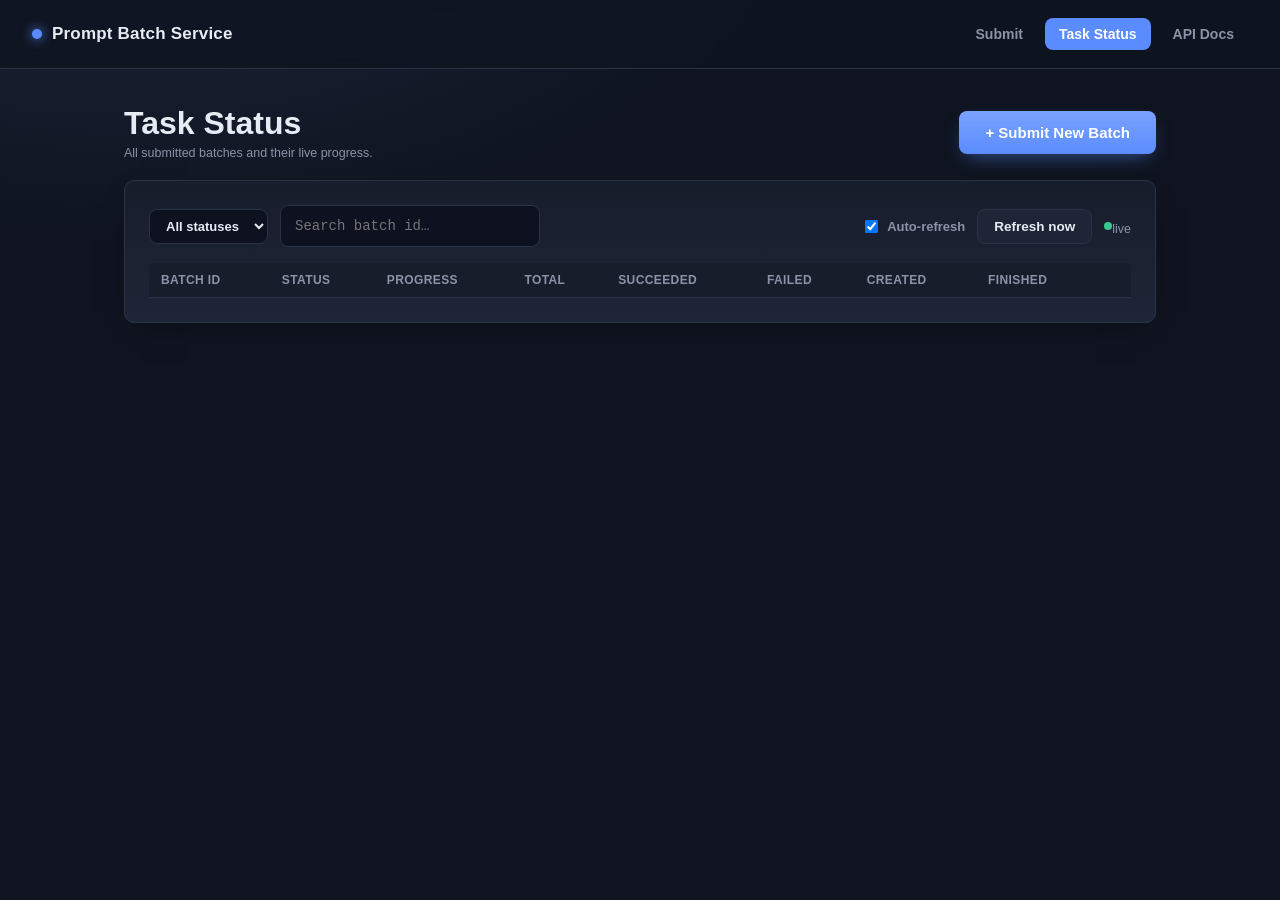
==== src/main/resources/assets/status.html @ bd83b119 "Initial commit: prompt batch service Co-authored-by: Cursor <cursoragent@cursor.com>" ====
<!DOCTYPE html>
<html lang="en">
<head>
<meta charset="UTF-8" />
<meta name="viewport" content="width=device-width, initial-scale=1.0" />
<title>Task Status · Prompt Batch Service</title>
<link rel="stylesheet" href="style.css" />
</head>
<body>
  <div class="topbar">
    <div class="brand"><span class="dot"></span> Prompt Batch Service</div>
    <nav>
      <a href="index.html">Submit</a>
      <a href="status.html" class="active">Task Status</a>
      <a href="/swagger" target="_blank" rel="noopener">API Docs</a>
    </nav>
  </div>

  <main>
    <div class="row between" style="margin-bottom:20px;">
      <div>
        <h1 style="margin:0 0 4px;">Task Status</h1>
        <p class="hint" style="margin:0;">All submitted batches and their live progress.</p>
      </div>
      <a href="index.html"><button class="primary" type="button">+ Submit New Batch</button></a>
    </div>

    <div class="card">
      <div class="toolbar">
        <select id="filter-status">
          <option value="ALL">All statuses</option>
          <option value="QUEUED">Queued</option>
          <option value="PROCESSING">Processing</option>
          <option value="COMPLETED">Completed</option>
          <option value="FAILED">Failed</option>
        </select>
        <input type="text" id="filter-search" placeholder="Search batch id…" style="max-width:260px;" />
        <span class="spacer"></span>
        <label style="display:flex;align-items:center;gap:6px;margin:0;font-weight:600;color:var(--muted);">
          <input type="checkbox" id="auto-refresh" checked /> Auto-refresh
        </label>
        <button class="secondary" id="refresh-btn" type="button">Refresh now</button>
        <span id="live-indicator" class="hint"><span class="pulse"></span> live</span>
      </div>

      <div id="table-wrap">
        <table>
          <thead>
            <tr>
              <th>Batch ID</th>
              <th>Status</th>
              <th>Progress</th>
              <th>Total</th>
              <th>Succeeded</th>
              <th>Failed</th>
              <th>Created</th>
              <th>Finished</th>
              <th></th>
            </tr>
          </thead>
          <tbody id="table-body"></tbody>
        </table>
        <div class="empty-state" id="empty-state" style="display:none;">
          <div class="big">&#128237;</div>
          <div>No batches yet.</div>
          <div class="hint" style="margin-top:6px;">
            <a href="index.html" class="link">Submit your first batch &rarr;</a>
          </div>
        </div>
      </div>
    </div>

    <div class="footer-note" id="summary-note"></div>
  </main>

  <script src="app.js"></script>
  <script src="status.js"></script>
</body>
</html>
---- src/main/resources/assets/style.css ----
:root {
  --bg: #0f1420;
  --panel: #171d2b;
  --panel-2: #1e2536;
  --border: #2a3245;
  --text: #e7ebf3;
  --muted: #8b93a7;
  --accent: #5b8cff;
  --accent-2: #7aa2ff;
  --success: #35c98f;
  --danger: #ff6b6b;
  --warn: #ffb454;
  --radius: 10px;
}

* {
  box-sizing: border-box;
}

body {
  margin: 0;
  font-family: -apple-system, BlinkMacSystemFont, "Segoe UI", Roboto, Helvetica, Arial, sans-serif;
  background: radial-gradient(1200px 600px at 10% -10%, #1b2438 0%, var(--bg) 55%);
  color: var(--text);
  min-height: 100vh;
}

.topbar {
  display: flex;
  align-items: center;
  justify-content: space-between;
  padding: 18px 32px;
  border-bottom: 1px solid var(--border);
  background: rgba(15, 20, 32, 0.85);
  backdrop-filter: blur(6px);
  position: sticky;
  top: 0;
  z-index: 10;
}

.brand {
  display: flex;
  align-items: center;
  gap: 10px;
  font-weight: 700;
  font-size: 17px;
  letter-spacing: 0.2px;
}

.brand .dot {
  width: 10px;
  height: 10px;
  border-radius: 50%;
  background: var(--accent);
  box-shadow: 0 0 12px var(--accent);
}

nav {
  display: flex;
  gap: 8px;
}

nav a {
  color: var(--muted);
  text-decoration: none;
  padding: 8px 14px;
  border-radius: 8px;
  font-size: 14px;
  font-weight: 600;
  transition: all 0.15s ease;
}

nav a:hover {
  color: var(--text);
  background: var(--panel-2);
}

nav a.active {
  color: #fff;
  background: var(--accent);
}

main {
  max-width: 1080px;
  margin: 0 auto;
  padding: 36px 24px 80px;
}

.hero {
  text-align: center;
  margin-bottom: 28px;
}

.hero h1 {
  font-size: 30px;
  margin: 0 0 8px;
}

.hero p {
  color: var(--muted);
  margin: 0;
  font-size: 15px;
}

.card {
  background: linear-gradient(180deg, var(--panel), var(--panel-2));
  border: 1px solid var(--border);
  border-radius: var(--radius);
  padding: 24px;
  box-shadow: 0 10px 30px -15px rgba(0, 0, 0, 0.6);
}

.card + .card {
  margin-top: 20px;
}

.tabs {
  display: flex;
  gap: 6px;
  margin-bottom: 18px;
  background: var(--panel);
  border: 1px solid var(--border);
  border-radius: 10px;
  padding: 4px;
  width: fit-content;
}

.tab-btn {
  border: none;
  background: transparent;
  color: var(--muted);
  padding: 8px 16px;
  border-radius: 8px;
  cursor: pointer;
  font-weight: 600;
  font-size: 13.5px;
}

.tab-btn.active {
  background: var(--accent);
  color: #fff;
}

label {
  display: block;
  font-size: 13px;
  font-weight: 600;
  color: var(--muted);
  margin-bottom: 8px;
}

textarea, input[type="text"] {
  width: 100%;
  background: #0d1120;
  border: 1px solid var(--border);
  color: var(--text);
  border-radius: 8px;
  padding: 12px 14px;
  font-size: 14px;
  font-family: "SFMono-Regular", Consolas, "Liberation Mono", Menlo, monospace;
  resize: vertical;
  outline: none;
  transition: border-color 0.15s ease;
}

textarea {
  min-height: 220px;
  line-height: 1.5;
}

textarea:focus, input[type="text"]:focus {
  border-color: var(--accent);
}

.hint {
  color: var(--muted);
  font-size: 12.5px;
  margin-top: 6px;
}

.row {
  display: flex;
  gap: 14px;
  align-items: center;
  flex-wrap: wrap;
}

.row.between {
  justify-content: space-between;
}

.spacer {
  flex: 1;
}

button.primary {
  background: linear-gradient(180deg, var(--accent-2), var(--accent));
  color: #fff;
  border: none;
  border-radius: 8px;
  padding: 13px 26px;
  font-size: 15px;
  font-weight: 700;
  cursor: pointer;
  box-shadow: 0 8px 20px -8px rgba(91, 140, 255, 0.6);
  transition: transform 0.1s ease, box-shadow 0.1s ease;
}

button.primary:hover {
  transform: translateY(-1px);
  box-shadow: 0 10px 24px -8px rgba(91, 140, 255, 0.75);
}

button.primary:disabled {
  opacity: 0.55;
  cursor: not-allowed;
  transform: none;
}

button.secondary {
  background: var(--panel-2);
  color: var(--text);
  border: 1px solid var(--border);
  border-radius: 8px;
  padding: 9px 16px;
  font-size: 13.5px;
  font-weight: 600;
  cursor: pointer;
}

button.secondary:hover {
  border-color: var(--accent);
}

button.icon-btn {
  background: transparent;
  border: 1px solid var(--border);
  color: var(--muted);
  border-radius: 6px;
  padding: 6px 10px;
  font-size: 12.5px;
  cursor: pointer;
}

button.icon-btn:hover {
  color: var(--text);
  border-color: var(--accent);
}

.file-drop {
  border: 1.5px dashed var(--border);
  border-radius: 8px;
  padding: 24px;
  text-align: center;
  color: var(--muted);
  cursor: pointer;
  transition: border-color 0.15s ease, background 0.15s ease;
}

.file-drop:hover, .file-drop.drag {
  border-color: var(--accent);
  background: rgba(91, 140, 255, 0.06);
}

.file-drop input {
  display: none;
}

.banner {
  border-radius: 8px;
  padding: 14px 16px;
  font-size: 14px;
  margin-top: 16px;
  display: none;
  border: 1px solid transparent;
}

.banner.show {
  display: block;
}

.banner.success {
  background: rgba(53, 201, 143, 0.12);
  border-color: rgba(53, 201, 143, 0.4);
  color: var(--success);
}

.banner.error {
  background: rgba(255, 107, 107, 0.12);
  border-color: rgba(255, 107, 107, 0.4);
  color: var(--danger);
}

.banner code {
  background: rgba(255, 255, 255, 0.08);
  padding: 2px 6px;
  border-radius: 4px;
}

.result-panel {
  margin-top: 18px;
}

.result-head {
  display: flex;
  align-items: center;
  justify-content: space-between;
  margin-bottom: 10px;
}

.badge {
  display: inline-flex;
  align-items: center;
  gap: 6px;
  padding: 4px 10px;
  border-radius: 20px;
  font-size: 12px;
  font-weight: 700;
  letter-spacing: 0.3px;
}

.badge::before {
  content: "";
  width: 6px;
  height: 6px;
  border-radius: 50%;
  background: currentColor;
}

.badge.QUEUED { background: rgba(255, 180, 84, 0.15); color: var(--warn); }
.badge.PROCESSING { background: rgba(91, 140, 255, 0.15); color: var(--accent-2); }
.badge.COMPLETED { background: rgba(53, 201, 143, 0.15); color: var(--success); }
.badge.FAILED { background: rgba(255, 107, 107, 0.15); color: var(--danger); }

.progress-bar {
  height: 10px;
  border-radius: 6px;
  background: #0d1120;
  border: 1px solid var(--border);
  overflow: hidden;
  margin-top: 10px;
}

.progress-fill {
  height: 100%;
  background: linear-gradient(90deg, var(--accent), var(--success));
  border-radius: 6px;
  transition: width 0.3s ease;
}

.stat-grid {
  display: grid;
  grid-template-columns: repeat(4, 1fr);
  gap: 12px;
  margin-top: 14px;
}

.stat {
  background: #0d1120;
  border: 1px solid var(--border);
  border-radius: 8px;
  padding: 12px 14px;
}

.stat .num {
  font-size: 20px;
  font-weight: 700;
}

.stat .lbl {
  font-size: 11.5px;
  color: var(--muted);
  text-transform: uppercase;
  letter-spacing: 0.4px;
  margin-top: 2px;
}

table {
  width: 100%;
  border-collapse: collapse;
  font-size: 13.5px;
}

thead th {
  text-align: left;
  color: var(--muted);
  font-weight: 600;
  font-size: 12px;
  text-transform: uppercase;
  letter-spacing: 0.4px;
  padding: 10px 12px;
  border-bottom: 1px solid var(--border);
  position: sticky;
  top: 65px;
  background: var(--panel);
}

tbody td {
  padding: 12px;
  border-bottom: 1px solid var(--border);
  vertical-align: middle;
}

tbody tr:hover {
  background: rgba(255, 255, 255, 0.02);
}

.mono {
  font-family: "SFMono-Regular", Consolas, "Liberation Mono", Menlo, monospace;
  font-size: 12.5px;
  color: var(--muted);
}

.mini-bar {
  width: 100px;
  height: 6px;
  background: #0d1120;
  border-radius: 4px;
  overflow: hidden;
  display: inline-block;
  vertical-align: middle;
  margin-right: 8px;
}

.mini-bar .fill {
  height: 100%;
  background: linear-gradient(90deg, var(--accent), var(--success));
}

.empty-state {
  text-align: center;
  padding: 60px 20px;
  color: var(--muted);
}

.empty-state .big {
  font-size: 36px;
  margin-bottom: 10px;
}

.toolbar {
  display: flex;
  align-items: center;
  gap: 12px;
  margin-bottom: 16px;
  flex-wrap: wrap;
}

select {
  background: #0d1120;
  color: var(--text);
  border: 1px solid var(--border);
  border-radius: 8px;
  padding: 8px 12px;
  font-size: 13px;
  font-weight: 600;
}

.pulse {
  width: 8px;
  height: 8px;
  border-radius: 50%;
  background: var(--success);
  display: inline-block;
  box-shadow: 0 0 0 0 rgba(53, 201, 143, 0.6);
  animation: pulse 1.6s infinite;
}

@keyframes pulse {
  0% { box-shadow: 0 0 0 0 rgba(53, 201, 143, 0.55); }
  70% { box-shadow: 0 0 0 8px rgba(53, 201, 143, 0); }
  100% { box-shadow: 0 0 0 0 rgba(53, 201, 143, 0); }
}

.footer-note {
  text-align: center;
  color: var(--muted);
  font-size: 12.5px;
  margin-top: 30px;
}

a.link {
  color: var(--accent-2);
  text-decoration: none;
  font-weight: 600;
}

a.link:hover {
  text-decoration: underline;
}

.copy-id {
  cursor: pointer;
}
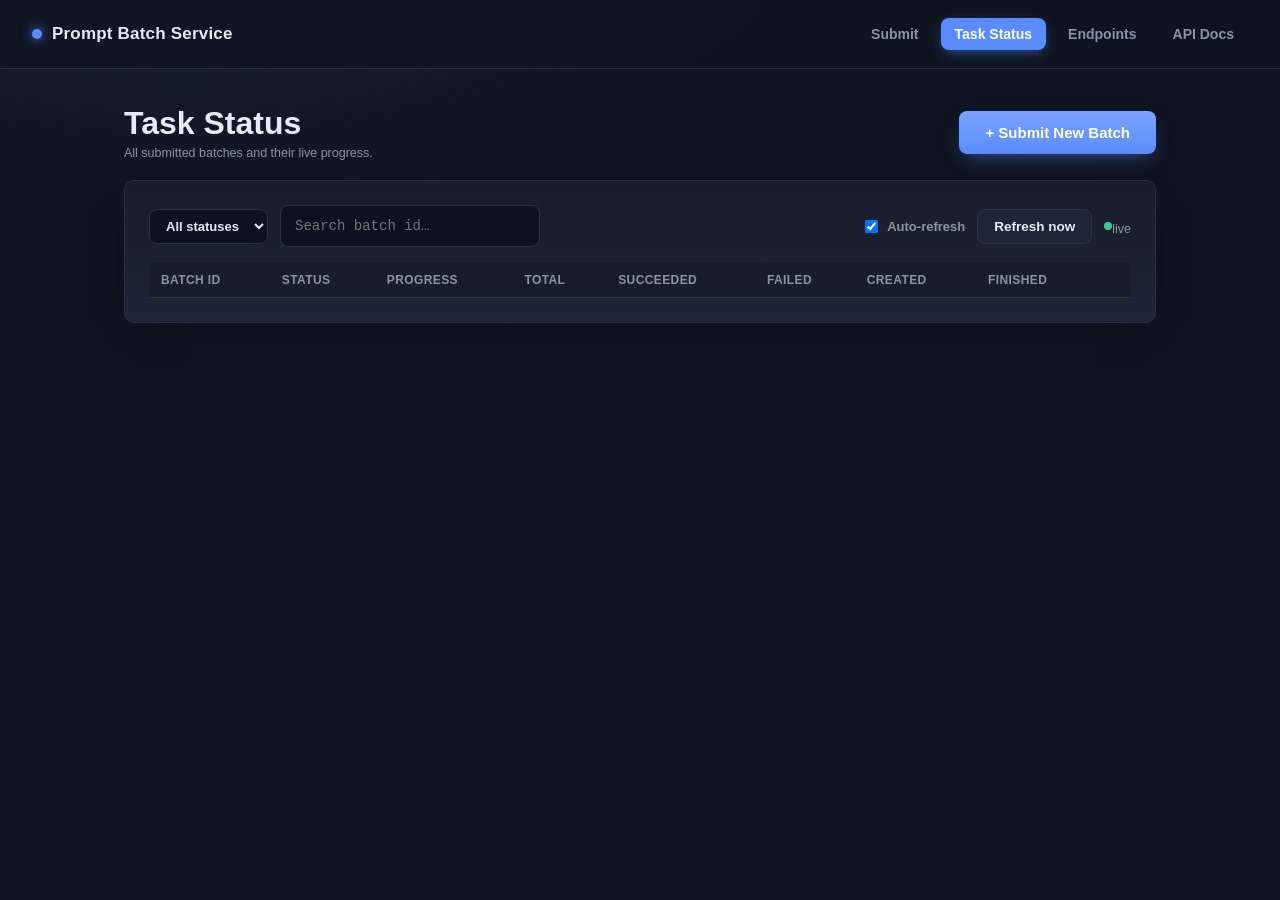
==== commit d3e2ecce: "Add consolidated /ui/endpoints.html page and docs/API_ENDPOINTS.md reference Co-authored-by: Cursor " ====
--- a/src/main/resources/assets/status.html
+++ b/src/main/resources/assets/status.html
@@ -12,6 +12,7 @@
     <nav>
       <a href="index.html">Submit</a>
       <a href="status.html" class="active">Task Status</a>
+      <a href="endpoints.html">Endpoints</a>
       <a href="/swagger" target="_blank" rel="noopener">API Docs</a>
     </nav>
   </div>
--- a/src/main/resources/assets/style.css
+++ b/src/main/resources/assets/style.css
@@ -17,12 +17,58 @@
   box-sizing: border-box;
 }
 
+@keyframes bgDrift {
+  0%, 100% { background-position: 0% 0%; }
+  50% { background-position: 15% 10%; }
+}
+
+@keyframes fadeInUp {
+  from { opacity: 0; transform: translateY(14px); }
+  to { opacity: 1; transform: translateY(0); }
+}
+
+@keyframes fadeIn {
+  from { opacity: 0; }
+  to { opacity: 1; }
+}
+
+@keyframes popIn {
+  from { opacity: 0; transform: scale(0.96); }
+  to { opacity: 1; transform: scale(1); }
+}
+
+@keyframes shimmer {
+  0% { background-position: -200px 0; }
+  100% { background-position: calc(200px + 100%) 0; }
+}
+
+@keyframes spin {
+  to { transform: rotate(360deg); }
+}
+
+@keyframes softBounce {
+  0%, 100% { transform: translateY(0); }
+  50% { transform: translateY(-6px); }
+}
+
+html {
+  scroll-behavior: smooth;
+}
+
 body {
   margin: 0;
   font-family: -apple-system, BlinkMacSystemFont, "Segoe UI", Roboto, Helvetica, Arial, sans-serif;
   background: radial-gradient(1200px 600px at 10% -10%, #1b2438 0%, var(--bg) 55%);
+  background-size: 140% 140%;
   color: var(--text);
   min-height: 100vh;
+  animation: bgDrift 22s ease-in-out infinite;
+  opacity: 0;
+  transition: opacity 0.35s ease;
+}
+
+body.ready {
+  opacity: 1;
 }
 
 .topbar {
@@ -36,6 +82,7 @@
   position: sticky;
   top: 0;
   z-index: 10;
+  animation: fadeInUp 0.5s ease both;
 }
 
 .brand {
@@ -53,6 +100,7 @@
   border-radius: 50%;
   background: var(--accent);
   box-shadow: 0 0 12px var(--accent);
+  animation: pulse 2.2s infinite;
 }
 
 nav {
@@ -61,23 +109,26 @@
 }
 
 nav a {
+  position: relative;
   color: var(--muted);
   text-decoration: none;
   padding: 8px 14px;
   border-radius: 8px;
   font-size: 14px;
   font-weight: 600;
-  transition: all 0.15s ease;
+  transition: color 0.2s ease, background 0.2s ease, transform 0.15s ease;
 }
 
 nav a:hover {
   color: var(--text);
   background: var(--panel-2);
+  transform: translateY(-1px);
 }
 
 nav a.active {
   color: #fff;
   background: var(--accent);
+  box-shadow: 0 4px 14px -4px rgba(91, 140, 255, 0.7);
 }
 
 main {
@@ -89,11 +140,15 @@
 .hero {
   text-align: center;
   margin-bottom: 28px;
+  animation: fadeInUp 0.55s ease 0.05s both;
 }
 
 .hero h1 {
   font-size: 30px;
   margin: 0 0 8px;
+  background: linear-gradient(90deg, var(--text), var(--accent-2));
+  -webkit-background-clip: text;
+  background-clip: text;
 }
 
 .hero p {
@@ -108,6 +163,13 @@
   border-radius: var(--radius);
   padding: 24px;
   box-shadow: 0 10px 30px -15px rgba(0, 0, 0, 0.6);
+  animation: fadeInUp 0.5s ease 0.1s both;
+  transition: box-shadow 0.25s ease, border-color 0.25s ease, transform 0.25s ease;
+}
+
+.card:hover {
+  border-color: #394363;
+  box-shadow: 0 16px 40px -18px rgba(0, 0, 0, 0.7);
 }
 
 .card + .card {
@@ -134,11 +196,25 @@
   cursor: pointer;
   font-weight: 600;
   font-size: 13.5px;
+  transition: color 0.2s ease, background 0.2s ease, transform 0.12s ease;
+}
+
+.tab-btn:hover {
+  color: var(--text);
+}
+
+.tab-btn:active {
+  transform: scale(0.96);
 }
 
 .tab-btn.active {
   background: var(--accent);
   color: #fff;
+  box-shadow: 0 4px 14px -4px rgba(91, 140, 255, 0.7);
+}
+
+#mode-text, #mode-json, #mode-file {
+  animation: fadeIn 0.25s ease both;
 }
 
 label {
@@ -194,6 +270,8 @@
 }
 
 button.primary {
+  position: relative;
+  overflow: hidden;
   background: linear-gradient(180deg, var(--accent-2), var(--accent));
   color: #fff;
   border: none;
@@ -203,7 +281,7 @@
   font-weight: 700;
   cursor: pointer;
   box-shadow: 0 8px 20px -8px rgba(91, 140, 255, 0.6);
-  transition: transform 0.1s ease, box-shadow 0.1s ease;
+  transition: transform 0.15s ease, box-shadow 0.15s ease;
 }
 
 button.primary:hover {
@@ -211,10 +289,26 @@
   box-shadow: 0 10px 24px -8px rgba(91, 140, 255, 0.75);
 }
 
+button.primary:active {
+  transform: translateY(0) scale(0.98);
+}
+
 button.primary:disabled {
-  opacity: 0.55;
+  opacity: 0.7;
   cursor: not-allowed;
   transform: none;
+}
+
+.btn-spinner {
+  display: inline-block;
+  width: 13px;
+  height: 13px;
+  border: 2px solid rgba(255, 255, 255, 0.35);
+  border-top-color: #fff;
+  border-radius: 50%;
+  margin-right: 8px;
+  vertical-align: -2px;
+  animation: spin 0.7s linear infinite;
 }
 
 button.secondary {
@@ -226,10 +320,16 @@
   font-size: 13.5px;
   font-weight: 600;
   cursor: pointer;
+  transition: border-color 0.15s ease, transform 0.15s ease;
 }
 
 button.secondary:hover {
   border-color: var(--accent);
+  transform: translateY(-1px);
+}
+
+button.secondary:active {
+  transform: translateY(0) scale(0.97);
 }
 
 button.icon-btn {
@@ -240,11 +340,17 @@
   padding: 6px 10px;
   font-size: 12.5px;
   cursor: pointer;
+  transition: color 0.15s ease, border-color 0.15s ease, transform 0.1s ease;
 }
 
 button.icon-btn:hover {
   color: var(--text);
   border-color: var(--accent);
+  transform: translateY(-1px);
+}
+
+button.icon-btn:active {
+  transform: translateY(0) scale(0.95);
 }
 
 .file-drop {
@@ -254,12 +360,18 @@
   text-align: center;
   color: var(--muted);
   cursor: pointer;
-  transition: border-color 0.15s ease, background 0.15s ease;
-}
-
-.file-drop:hover, .file-drop.drag {
+  transition: border-color 0.2s ease, background 0.2s ease, transform 0.15s ease;
+}
+
+.file-drop:hover {
   border-color: var(--accent);
   background: rgba(91, 140, 255, 0.06);
+}
+
+.file-drop.drag {
+  border-color: var(--accent);
+  background: rgba(91, 140, 255, 0.1);
+  transform: scale(1.01);
 }
 
 .file-drop input {
@@ -273,10 +385,15 @@
   margin-top: 16px;
   display: none;
   border: 1px solid transparent;
+  opacity: 0;
+  transform: translateY(-6px);
+  transition: opacity 0.25s ease, transform 0.25s ease;
 }
 
 .banner.show {
   display: block;
+  opacity: 1;
+  transform: translateY(0);
 }
 
 .banner.success {
@@ -299,6 +416,7 @@
 
 .result-panel {
   margin-top: 18px;
+  animation: popIn 0.3s ease both;
 }
 
 .result-head {
@@ -328,9 +446,14 @@
 }
 
 .badge.QUEUED { background: rgba(255, 180, 84, 0.15); color: var(--warn); }
-.badge.PROCESSING { background: rgba(91, 140, 255, 0.15); color: var(--accent-2); }
+.badge.PROCESSING { background: rgba(91, 140, 255, 0.15); color: var(--accent-2); animation: badgeGlow 1.6s ease-in-out infinite; }
 .badge.COMPLETED { background: rgba(53, 201, 143, 0.15); color: var(--success); }
 .badge.FAILED { background: rgba(255, 107, 107, 0.15); color: var(--danger); }
+
+@keyframes badgeGlow {
+  0%, 100% { box-shadow: 0 0 0 0 rgba(91, 140, 255, 0.35); }
+  50% { box-shadow: 0 0 0 5px rgba(91, 140, 255, 0); }
+}
 
 .progress-bar {
   height: 10px;
@@ -345,7 +468,23 @@
   height: 100%;
   background: linear-gradient(90deg, var(--accent), var(--success));
   border-radius: 6px;
-  transition: width 0.3s ease;
+  transition: width 0.5s cubic-bezier(0.22, 1, 0.36, 1);
+  position: relative;
+  overflow: hidden;
+}
+
+.progress-fill::after {
+  content: "";
+  position: absolute;
+  inset: 0;
+  background: linear-gradient(
+    100deg,
+    transparent 20%,
+    rgba(255, 255, 255, 0.35) 50%,
+    transparent 80%
+  );
+  background-size: 200px 100%;
+  animation: shimmer 1.8s linear infinite;
 }
 
 .stat-grid {
@@ -360,11 +499,29 @@
   border: 1px solid var(--border);
   border-radius: 8px;
   padding: 12px 14px;
+  transition: border-color 0.2s ease, transform 0.2s ease;
+}
+
+.stat:hover {
+  border-color: var(--accent);
+  transform: translateY(-2px);
 }
 
 .stat .num {
   font-size: 20px;
   font-weight: 700;
+  display: inline-block;
+  transition: transform 0.2s ease;
+}
+
+.stat .num.bump {
+  animation: numBump 0.35s ease;
+}
+
+@keyframes numBump {
+  0% { transform: scale(1); }
+  40% { transform: scale(1.25); }
+  100% { transform: scale(1); }
 }
 
 .stat .lbl {
@@ -395,14 +552,23 @@
   background: var(--panel);
 }
 
+tbody tr {
+  animation: fadeInUp 0.35s ease both;
+}
+
 tbody td {
   padding: 12px;
   border-bottom: 1px solid var(--border);
   vertical-align: middle;
-}
-
-tbody tr:hover {
-  background: rgba(255, 255, 255, 0.02);
+  transition: background 0.15s ease;
+}
+
+tbody tr:hover td {
+  background: rgba(255, 255, 255, 0.03);
+}
+
+.mini-bar .fill {
+  transition: width 0.5s cubic-bezier(0.22, 1, 0.36, 1);
 }
 
 .mono {
@@ -431,11 +597,14 @@
   text-align: center;
   padding: 60px 20px;
   color: var(--muted);
+  animation: fadeIn 0.4s ease both;
 }
 
 .empty-state .big {
   font-size: 36px;
   margin-bottom: 10px;
+  display: inline-block;
+  animation: softBounce 2.4s ease-in-out infinite;
 }
 
 .toolbar {
@@ -492,3 +661,66 @@
 .copy-id {
   cursor: pointer;
 }
+
+.endpoint-table {
+  width: 100%;
+  border-collapse: collapse;
+  font-size: 13.5px;
+}
+
+.endpoint-table td {
+  padding: 10px 12px;
+  border-bottom: 1px solid var(--border);
+  vertical-align: top;
+}
+
+.endpoint-table tr {
+  animation: fadeInUp 0.35s ease both;
+}
+
+.endpoint-table tr:hover td {
+  background: rgba(255, 255, 255, 0.03);
+}
+
+.endpoint-table code {
+  font-family: "SFMono-Regular", Consolas, "Liberation Mono", Menlo, monospace;
+  font-size: 12.5px;
+}
+
+.endpoint-table td:first-child {
+  width: 70px;
+}
+
+.endpoint-table td:nth-child(2) {
+  white-space: nowrap;
+}
+
+a.ep-link {
+  color: var(--text);
+  text-decoration: none;
+  transition: color 0.15s ease;
+}
+
+a.ep-link:hover {
+  color: var(--accent-2);
+  text-decoration: underline;
+}
+
+.method {
+  display: inline-block;
+  padding: 2px 8px;
+  border-radius: 5px;
+  font-size: 11px;
+  font-weight: 700;
+  letter-spacing: 0.3px;
+}
+
+.method.GET {
+  background: rgba(53, 201, 143, 0.15);
+  color: var(--success);
+}
+
+.method.POST {
+  background: rgba(91, 140, 255, 0.15);
+  color: var(--accent-2);
+}
